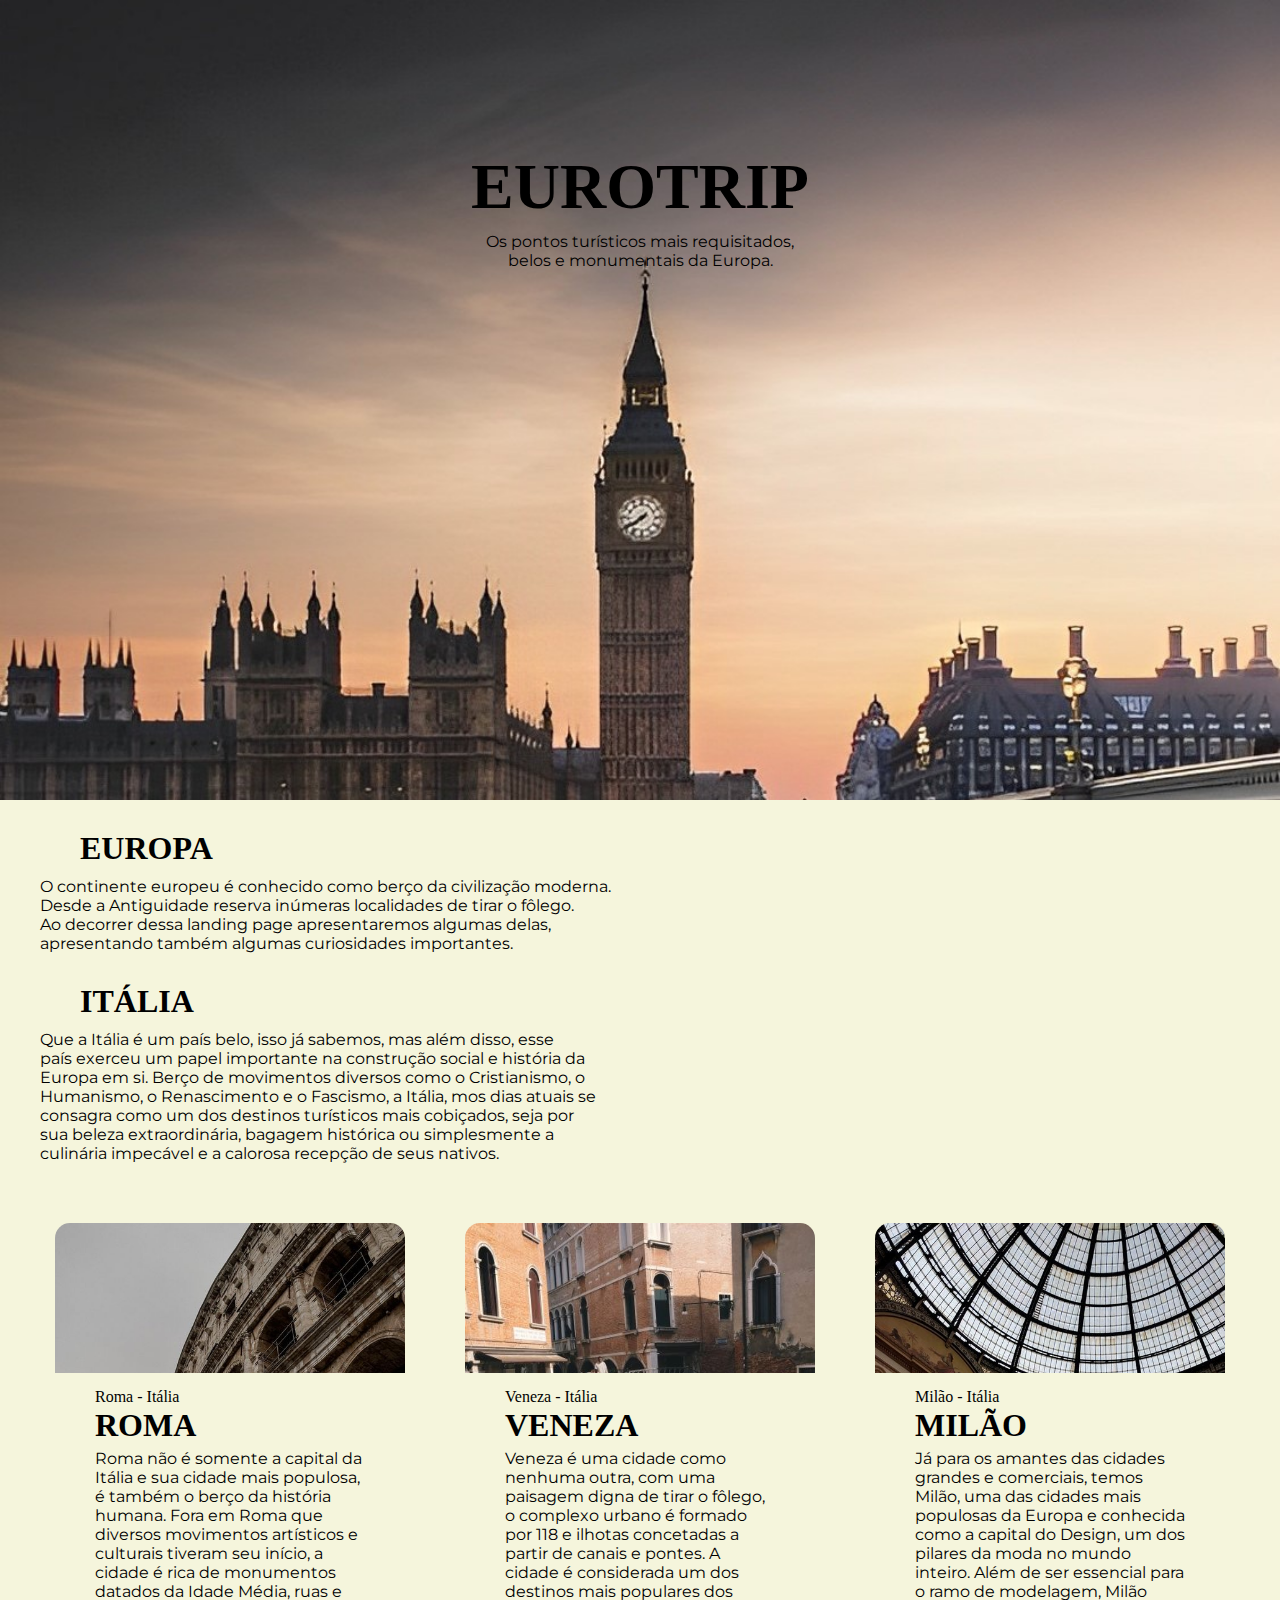
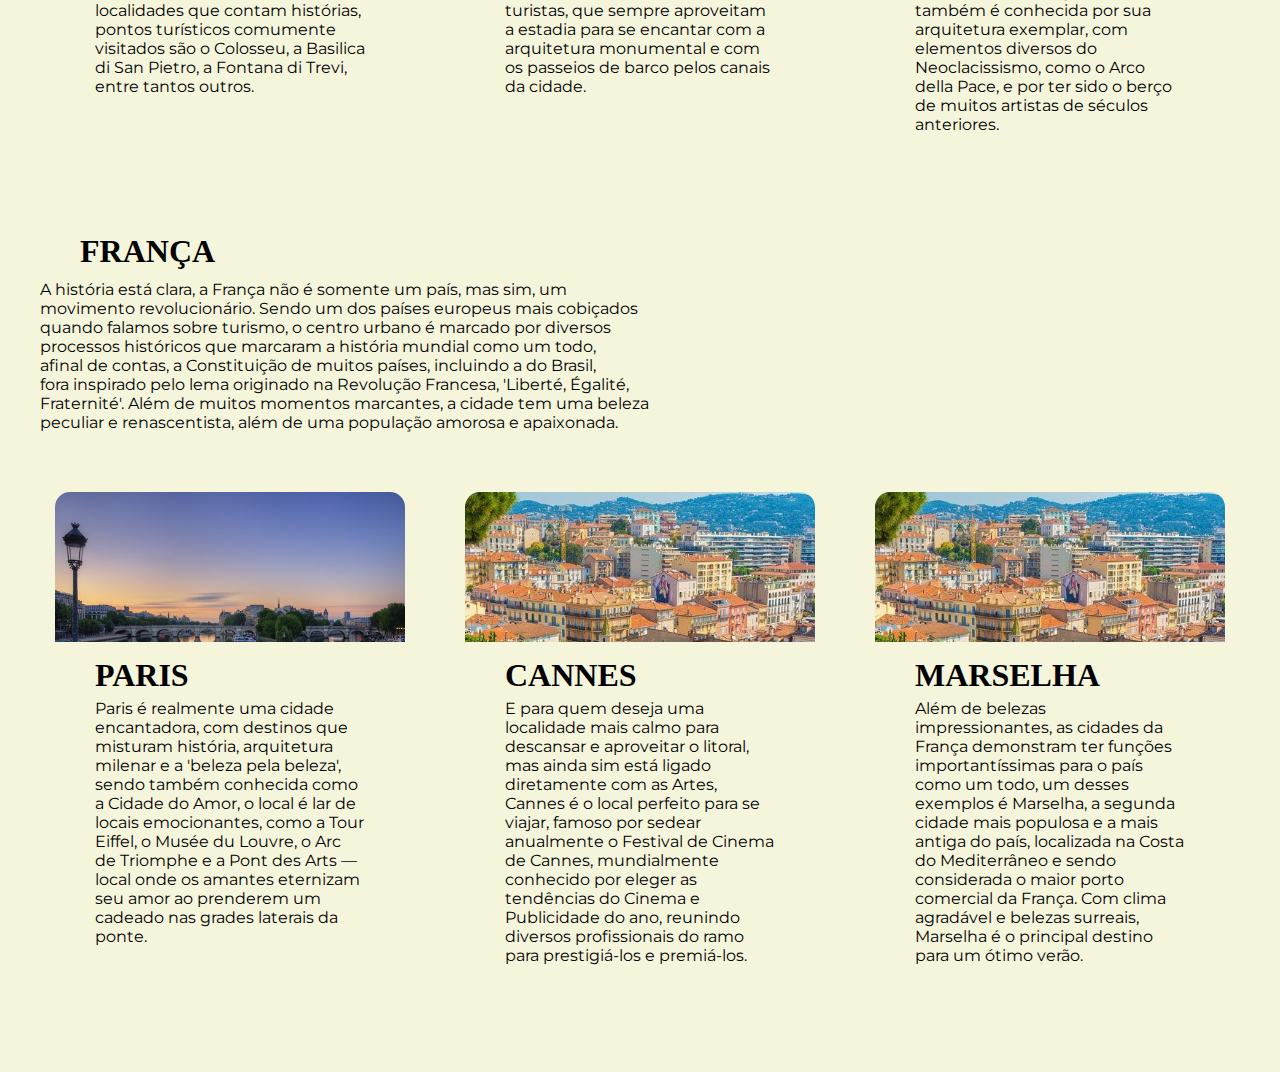
==== M2E1/EUROTRIP/index.html @ 5b579000 "Add files via upload" ====
<!DOCTYPE html>
<html lang="pt">
    <head>
        <title>EUROTRIP</title>
        <meta charset="UTF-8">
        <meta name="viewport" content="width=device-width, initial-scale=1">
        <link href="assets/css/style.css" rel="stylesheet">
    </head>

    <body>

        <header aria-label="Cabeçalho da página.">
        <div class="header-content">
            <h1>EUROTRIP</h1>
            <p class="welcome-element" role="text">
                Os pontos turísticos mais requisitados, <br/>
                belos e monumentais da Europa.
            </p>
        </div>
        </header>

        <main>
            <div class="intro-element">
                <div class="section-text-europe">
                    <h2>EUROPA</h2>
                    <p role="text">
                        O continente europeu é conhecido como berço da civilização moderna. <br/>
                        Desde a Antiguidade reserva inúmeras localidades de tirar o fôlego. <br/>
                        Ao decorrer dessa landing page apresentaremos algumas delas, <br/>
                        apresentando também algumas curiosidades importantes.
                    </p>          
                </div>
              </div>


                <div class="italy">
                  <h2>ITÁLIA</h2>
                  <p role="text">
                      Que a Itália é um país belo, isso já sabemos, mas além disso, esse<br/>
                      país exerceu um papel importante na construção social e história da<br/>
                      Europa em si. Berço de movimentos diversos como o Cristianismo, o<br/>
                      Humanismo, o Renascimento e o Fascismo, a Itália, mos dias atuais se<br/>
                      consagra como um dos destinos turísticos mais cobiçados, seja por<br/>
                      sua beleza extraordinária, bagagem histórica ou simplesmente a<br/>
                      culinária impecável e a calorosa recepção de seus nativos.
                  </p>
              </div>

              <section class="italy-container">
                <div class="card">
                  <div class="card-image car-1"></div>
                  <span class="date">Roma - Itália</span>
                  <h3>ROMA</h3>
                  <p>
                      Roma não é somente a capital da Itália e sua cidade mais populosa, é
                      também o berço da história humana. Fora em Roma que diversos movimentos
                      artísticos e culturais tiveram seu início, a cidade é rica de monumentos
                      datados da Idade Média, ruas e localidades que contam histórias, pontos turísticos
                      comumente visitados são o Colosseu, a Basilica di San Pietro, a Fontana di Trevi,
                      entre tantos outros.
                    </p>
                </div>

                <div class="card">
                  <div class="card-image car-2"></div>
                  <span class="date">Veneza - Itália</span>
                  <h3>VENEZA</h3>
                  <p>
                      Veneza é uma cidade como nenhuma outra, com uma paisagem digna de
                      tirar o fôlego, o complexo urbano é formado por 118 e ilhotas
                      concetadas a partir de canais e pontes. A cidade é considerada um
                      dos destinos mais populares dos turistas, que sempre aproveitam a
                      estadia para se encantar com a arquitetura monumental e com os
                      passeios de barco pelos canais da cidade.
                  </p>
                </div>
                <div class="card">
                  <div class="card-image car-3"></div>
                  <span class="date">Milão - Itália</span>
                  <h3>MILÃO</h3>
                  <p>
                      Já para os amantes das cidades grandes e comerciais, temos Milão,
                      uma das cidades mais populosas da Europa e conhecida como a capital
                      do Design, um dos pilares da moda no mundo inteiro. Além de ser essencial 
                      para o ramo de modelagem, Milão também é conhecida por sua arquitetura
                      exemplar, com elementos diversos do Neoclacissismo, como o Arco 
                      della Pace, e por ter sido o berço de muitos artistas de séculos
                      anteriores.
                  </p>
                </div>
              </section>

              
          <div class="container-section-text">
            <h2>FRANÇA</h2>
            <p role="text">
                A história está clara, a França não é somente um país, mas sim, um<br/>
                movimento revolucionário. Sendo um dos países europeus mais cobiçados<br/>
                quando falamos sobre turismo, o centro urbano é marcado por diversos <br/>
                processos históricos que marcaram a história mundial como um todo,<br/>
                afinal de contas, a Constituição de muitos países, incluindo a do Brasil,<br/>
                fora inspirado pelo lema originado na Revolução Francesa, 'Liberté, Égalité,<br/>
                Fraternité'. Além de muitos momentos marcantes, a cidade tem uma beleza<br/>
                peculiar e renascentista, além de uma população amorosa e apaixonada.<br/>
            </p>
        </div>

                <section class="france-container">

                  <div class="card">
                    <div class="card-image car-4"></div>
                    <h3>PARIS</h3>
                    <p>
                        Paris é realmente uma cidade encantadora, com destinos que misturam
                        história, arquitetura milenar e a 'beleza pela beleza', sendo também
                        conhecida como a Cidade do Amor, o local é lar de locais emocionantes,
                        como a Tour Eiffel, o Musée du Louvre, o Arc de Triomphe e a Pont des
                        Arts — local onde os amantes eternizam seu amor ao prenderem um cadeado
                        nas grades laterais da ponte.
                      </p>
                  </div>
    
                <div class="card">
                    <div class="card-image car-5"></div>
                    <h3>CANNES</h3>
                    <p>
                        E para quem deseja uma localidade mais calmo para descansar e aproveitar
                        o litoral, mas ainda sim está ligado diretamente com as Artes, Cannes é
                        o local perfeito para se viajar, famoso por sedear anualmente o Festival
                        de Cinema de Cannes, mundialmente conhecido por eleger as tendências do
                        Cinema e Publicidade do ano, reunindo diversos profissionais do ramo para
                        prestigiá-los e premiá-los.
                      </p>
                  </div>
    
                  <div class="card">
                    <div class="card-image car-5"></div>
                    <h3>MARSELHA</h3>
                    <p>
                        Além de belezas impressionantes, as cidades da França demonstram ter
                        funções importantíssimas para o país como um todo, um desses exemplos
                        é Marselha, a segunda cidade mais populosa e a mais antiga do país,
                        localizada na Costa do Mediterrâneo e sendo considerada o maior porto
                        comercial da França. Com clima agradável e belezas surreais, Marselha 
                        é o principal destino para um ótimo verão.
                      </p>
                  </div>
                </section>
            </main>
          </body>
      </html>
---- M2E1/EUROTRIP/assets/css/style.css ----
/***FONTS***/
@import url('https://fonts.googleapis.com/css2?family=Montserrat:wght@100;400&family=Nanum+Myeongjo&display=swap');

:root {
    --primary-color: beige;
    --primary-color-contrast: #ffffff;
    --field-background-color: #000000;
}

/***GENERIC STYLES***/

* {
    padding: 0%;
    margin: 0px;
    box-sizing: border-box;
}

body {
    background: beige;
}

h1 {
    margin-top: 70px;
    font-size: 4rem;
}

h2 {
    font-family: var(--featured-font-family);
    font-size: 2rem;
    color: #000000;
    text-transform: uppercase;
    margin-bottom: 10px;
    margin-top: 30px;
    margin-left: 80px;
}

h3 {
    font-size: 2rem;
    margin-top: 1px;
    margin-bottom: 5px;
    margin-left: 40px;
    margin-right: 40px;
}

p {
    color: (var(--highlight-color));
    font-family: 'Montserrat', sans-serif;
    margin-left: 40px;
    margin-bottom: 30px;
    margin-right: 40px;
}

.date {
    margin-left: 40px;
    margin-right: 40px;
}


/***HEADER***/

header {
    content: "";
    position: absolute;
    background-image: url("../images/london-header.jpg");
    width: 100%;
    height: 40%;
    background-repeat: no-repeat;
    background-size: cover;


    background-color: beige;
    min-height: 800px;
    display: flex;
    flex-direction: column;
    align-items: center;
    position: relative;
}

.header-content {
    max-width: 700px;
    padding: 80px 20px;
    text-align: center;
    z-index: 2
}

.header-content p {
    margin: 8px 0 50px;
    justify-content: center;
}

main {
    background-color: beige;

}

.section-text-europe {
    justify-content: center;
    align-items: center;
}

/**CARD ITALY STYLES**/

.italy-container {
    display: flex;
    justify-content: center;
}

.card {
    background: beige;
    width: 350px;
    height: 550px;
    margin: 30px;
    border-radius: 15px;
}

.card-image {
    height: 150px;
    margin-bottom: 15px;
    background-size: cover;
    border-radius: 15px 15px 0 0;
}

.car-1 {
    background-image: url(../images/colloseum.jpg);
}

.car-2 {
    background-image: url(../images/venice.jpg);
}

.car-3 {
    background-image: url(../images/milan.jpg);
}

.car-4 {
    background-image: url(../images/pont-des-arts.jpg);
}

.car-5 {
    background-image: url(../images/cannes.jpg);
}

.car-6 {
    background-image: url(../images/marseille.jpg);
}


.card:hover {
    transform: scale(1.15);
    box-shadow: 5px 5px 15px rgba(0, 0, 0, 0.6);
}
.card {
    transition: 0.5s ease;
    cursor: pointer;
    margin: 30px;
}

.france-container {
    display: flex;
    justify-content: center;
}
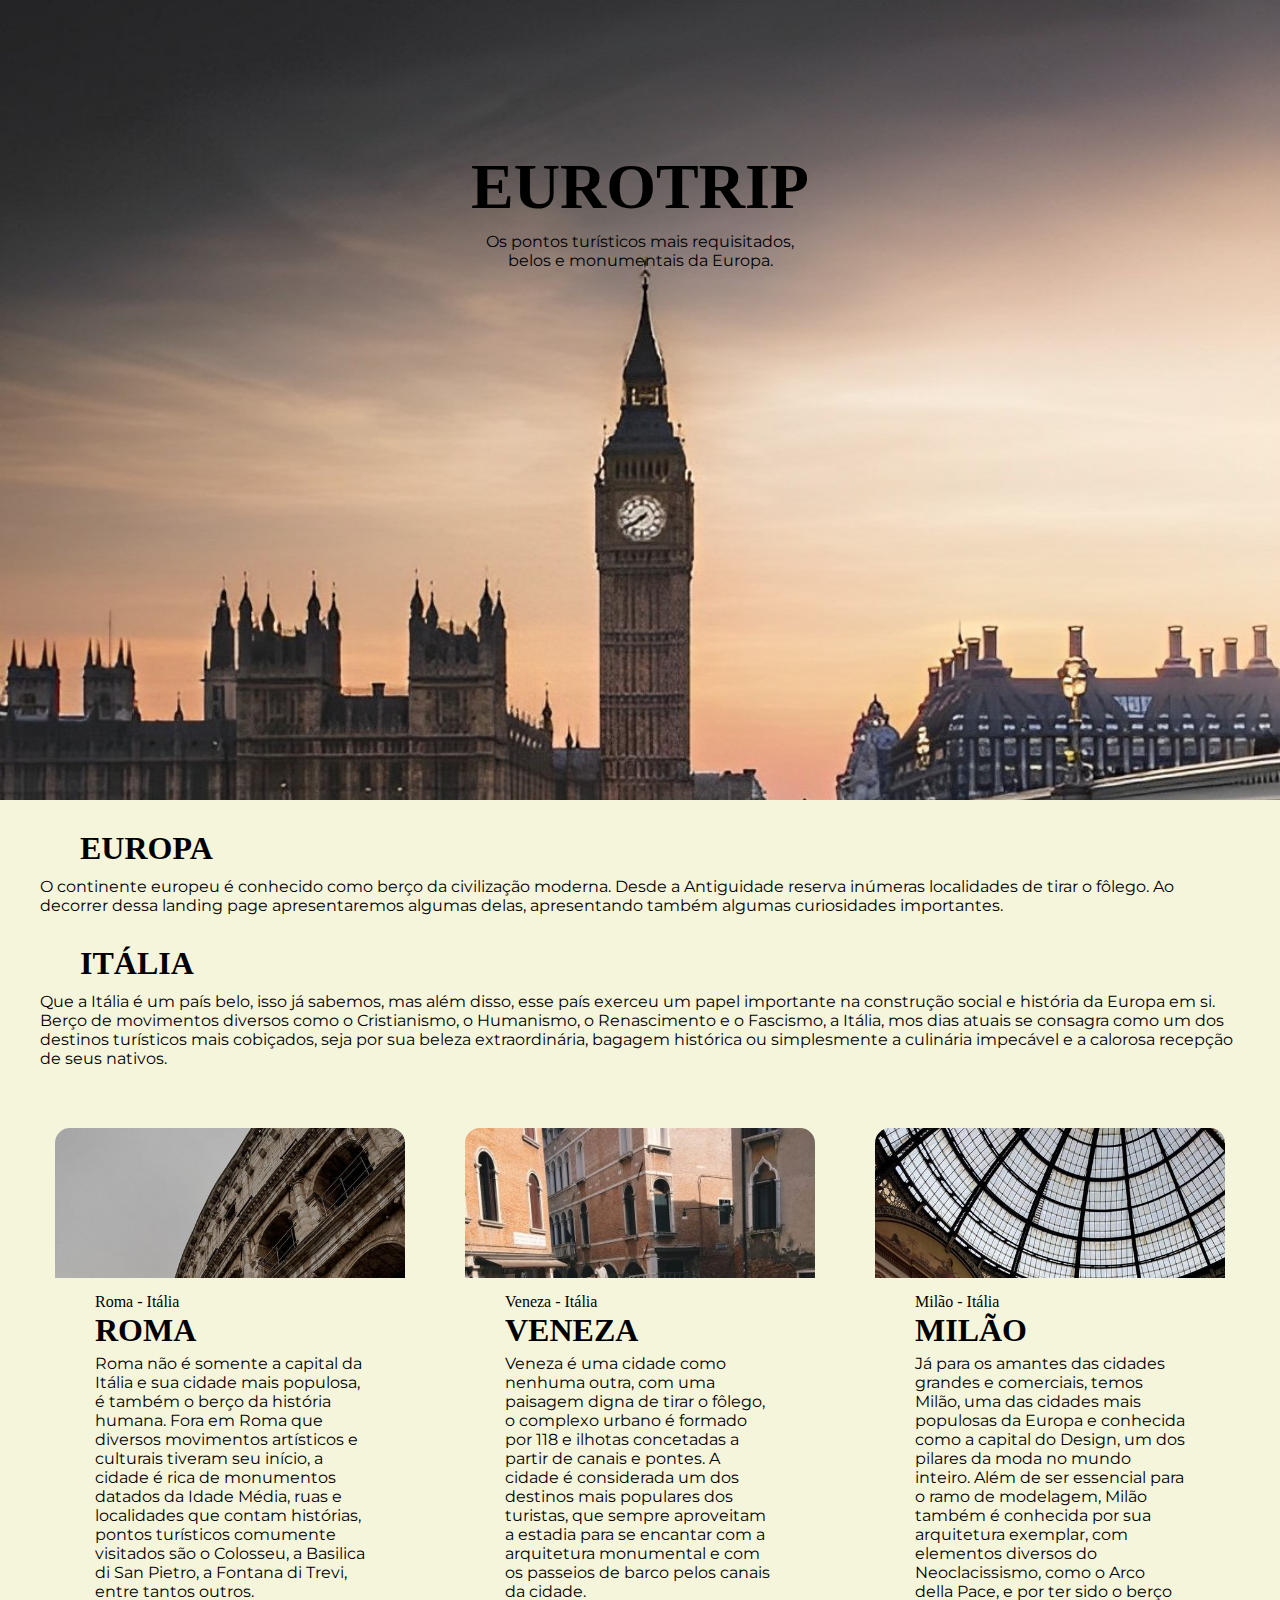
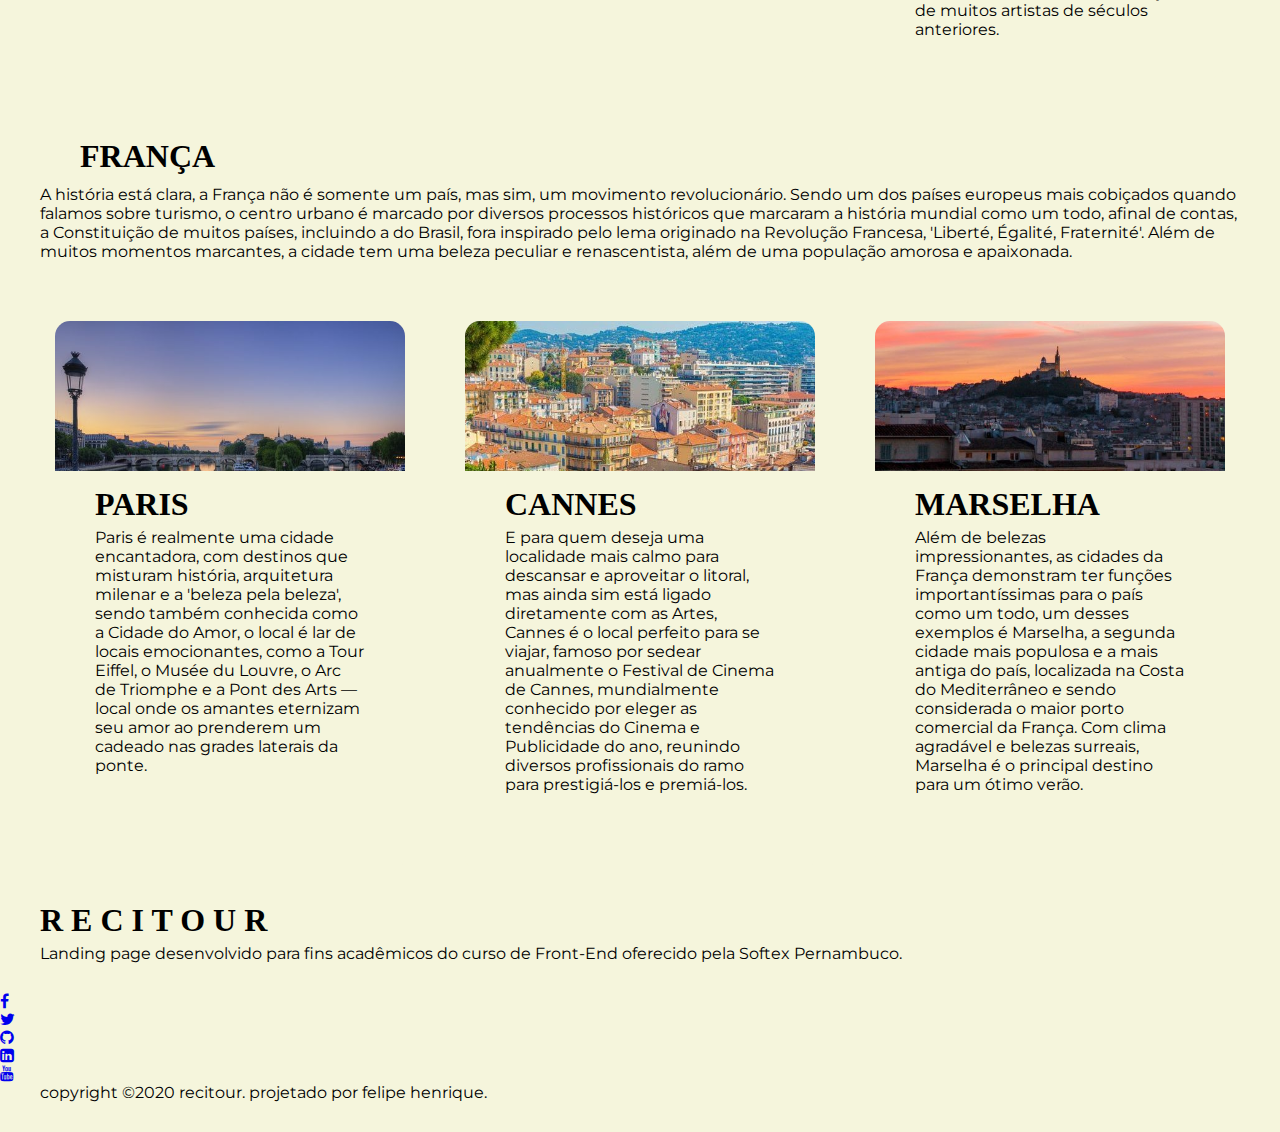
==== commit 04bc0ca2: "Update index.html" ====
--- a/M2E1/EUROTRIP/index.html
+++ b/M2E1/EUROTRIP/index.html
@@ -5,6 +5,7 @@
         <meta charset="UTF-8">
         <meta name="viewport" content="width=device-width, initial-scale=1">
         <link href="assets/css/style.css" rel="stylesheet">
+        <link rel="stylesheet" href="https://cdnjs.cloudflare.com/ajax/libs/font-awesome/4.7.0/css/font-awesome.min.css" />
     </head>
 
     <body>
@@ -24,10 +25,7 @@
                 <div class="section-text-europe">
                     <h2>EUROPA</h2>
                     <p role="text">
-                        O continente europeu é conhecido como berço da civilização moderna. <br/>
-                        Desde a Antiguidade reserva inúmeras localidades de tirar o fôlego. <br/>
-                        Ao decorrer dessa landing page apresentaremos algumas delas, <br/>
-                        apresentando também algumas curiosidades importantes.
+                        O continente europeu é conhecido como berço da civilização moderna. Desde a Antiguidade reserva inúmeras localidades de tirar o fôlego. Ao decorrer dessa landing page apresentaremos algumas delas, apresentando também algumas curiosidades importantes.
                     </p>          
                 </div>
               </div>
@@ -36,13 +34,7 @@
                 <div class="italy">
                   <h2>ITÁLIA</h2>
                   <p role="text">
-                      Que a Itália é um país belo, isso já sabemos, mas além disso, esse<br/>
-                      país exerceu um papel importante na construção social e história da<br/>
-                      Europa em si. Berço de movimentos diversos como o Cristianismo, o<br/>
-                      Humanismo, o Renascimento e o Fascismo, a Itália, mos dias atuais se<br/>
-                      consagra como um dos destinos turísticos mais cobiçados, seja por<br/>
-                      sua beleza extraordinária, bagagem histórica ou simplesmente a<br/>
-                      culinária impecável e a calorosa recepção de seus nativos.
+                      Que a Itália é um país belo, isso já sabemos, mas além disso, esse país exerceu um papel importante na construção social e história da Europa em si. Berço de movimentos diversos como o Cristianismo, o Humanismo, o Renascimento e o Fascismo, a Itália, mos dias atuais se consagra como um dos destinos turísticos mais cobiçados, seja por sua beleza extraordinária, bagagem histórica ou simplesmente a culinária impecável e a calorosa recepção de seus nativos.
                   </p>
               </div>
 
@@ -94,14 +86,7 @@
           <div class="container-section-text">
             <h2>FRANÇA</h2>
             <p role="text">
-                A história está clara, a França não é somente um país, mas sim, um<br/>
-                movimento revolucionário. Sendo um dos países europeus mais cobiçados<br/>
-                quando falamos sobre turismo, o centro urbano é marcado por diversos <br/>
-                processos históricos que marcaram a história mundial como um todo,<br/>
-                afinal de contas, a Constituição de muitos países, incluindo a do Brasil,<br/>
-                fora inspirado pelo lema originado na Revolução Francesa, 'Liberté, Égalité,<br/>
-                Fraternité'. Além de muitos momentos marcantes, a cidade tem uma beleza<br/>
-                peculiar e renascentista, além de uma população amorosa e apaixonada.<br/>
+                A história está clara, a França não é somente um país, mas sim, um movimento revolucionário. Sendo um dos países europeus mais cobiçados quando falamos sobre turismo, o centro urbano é marcado por diversos processos históricos que marcaram a história mundial como um todo, afinal de contas, a Constituição de muitos países, incluindo a do Brasil, fora inspirado pelo lema originado na Revolução Francesa, 'Liberté, Égalité, Fraternité'. Além de muitos momentos marcantes, a cidade tem uma beleza peculiar e renascentista, além de uma população amorosa e apaixonada.
             </p>
         </div>
 
@@ -134,7 +119,7 @@
                   </div>
     
                   <div class="card">
-                    <div class="card-image car-5"></div>
+                    <div class="card-image car-6"></div>
                     <h3>MARSELHA</h3>
                     <p>
                         Além de belezas impressionantes, as cidades da França demonstram ter
@@ -147,5 +132,22 @@
                   </div>
                 </section>
             </main>
+
+            <footer>
+              <div class="footer-content">
+                  <h3>R E C I T O U R</h3>
+                  <p>Landing page desenvolvido para fins acadêmicos do curso de Front-End oferecido pela Softex Pernambuco.</p>
+                  <ul class="socials">
+                      <li><a href="#"><i class="fa fa-facebook"></i></a></li>
+                      <li><a href="#"><i class="fa fa-twitter"></i></a></li>
+                      <li><a href="#"><i class="fa fa-github"></i></a></li>
+                      <li><a href="#"><i class="fa fa-linkedin-square"></i></a></li>
+                      <li><a href="#"><i class="fa fa-youtube"></i></a></li>
+                  </ul>
+                  <div class="footer-bottom">
+                      <p>copyright &copy;2020 recitour. projetado por <span>felipe henrique.</span></p>
+                  </div>
+              </div>
+              </footer>
           </body>
-      </html>+      </html>
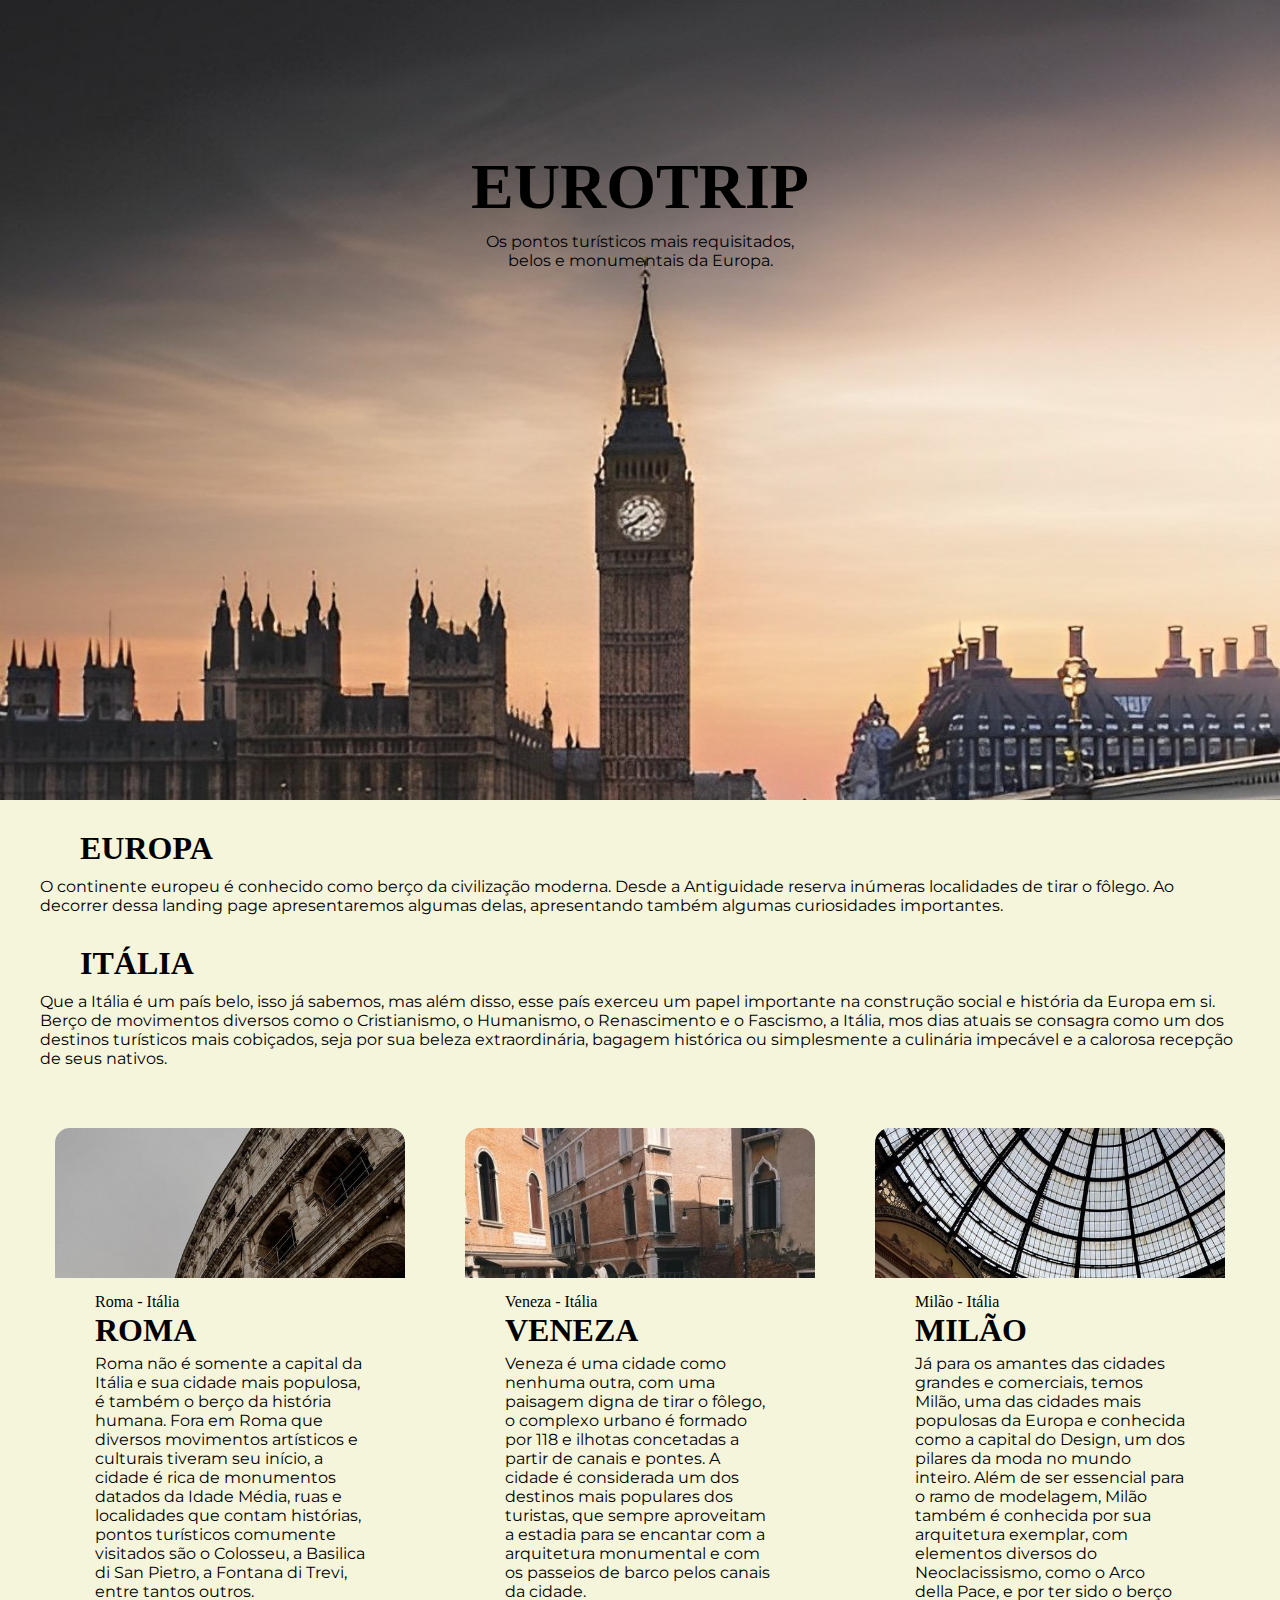
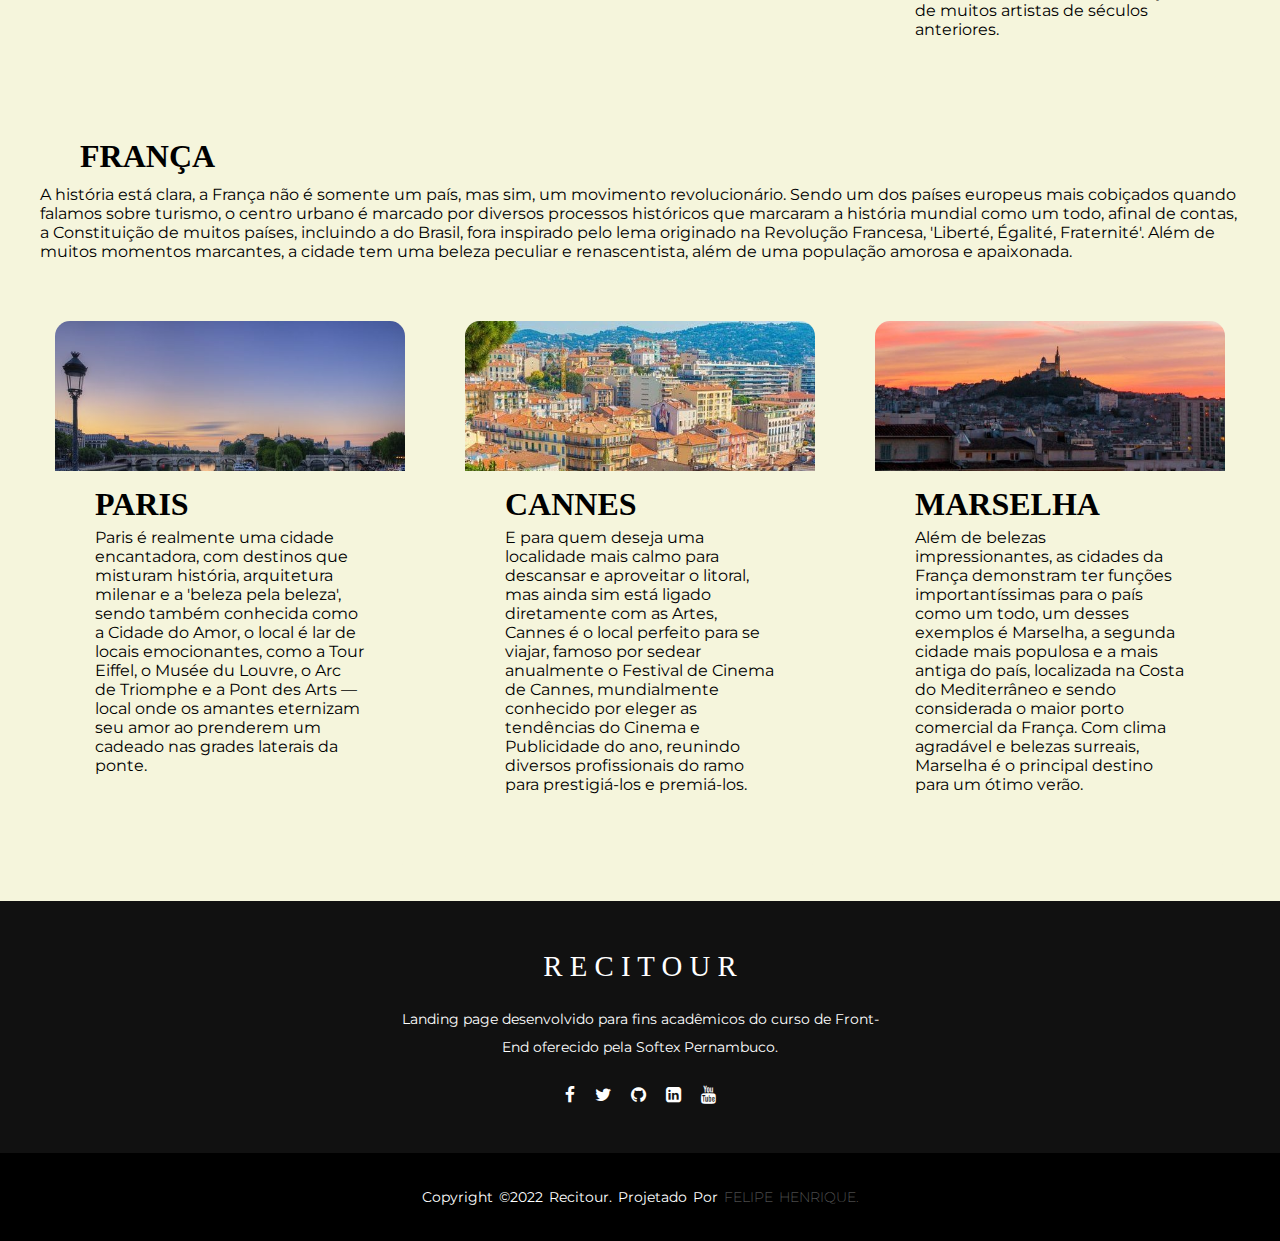
==== commit 983bd96a: "Update index.html" ====
--- a/M2E1/EUROTRIP/index.html
+++ b/M2E1/EUROTRIP/index.html
@@ -145,7 +145,7 @@
                       <li><a href="#"><i class="fa fa-youtube"></i></a></li>
                   </ul>
                   <div class="footer-bottom">
-                      <p>copyright &copy;2020 recitour. projetado por <span>felipe henrique.</span></p>
+                      <p>copyright &copy;2022 recitour. projetado por <span>felipe henrique.</span></p>
                   </div>
               </div>
               </footer>
--- a/M2E1/EUROTRIP/assets/css/style.css
+++ b/M2E1/EUROTRIP/assets/css/style.css
@@ -43,7 +43,7 @@
 }
 
 p {
-    color: (var(--highlight-color));
+    color: black;
     font-family: 'Montserrat', sans-serif;
     margin-left: 40px;
     margin-bottom: 30px;
@@ -159,3 +159,82 @@
     display: flex;
     justify-content: center;
 }
+
+/* FOOTER */
+
+footer {
+    background: #111;
+    height: auto;
+    width: 100vw;
+    font-family: "Open Sans";
+    padding-top: 40px;
+    color: #fff;
+}
+
+.footer-content {
+    display: flex;
+    align-items: center;
+    justify-content: center;
+    flex-direction: column;
+    text-align: center;
+}
+
+.footer-content h3 {
+    font-size: 1.8rem;
+    font-weight: 400;
+    text-transform: capitalize;
+    line-height: 3rem;
+    color: white;
+}
+
+.footer-content p {
+    max-width: 500px;
+    margin: 10px auto;
+    line-height: 28px;
+    font-size: 14px;
+    color: white;
+}
+.socials{
+    list-style: none;
+    display: flex;
+    align-items: center;
+    justify-content: center;
+    margin: 1rem 0 3rem 0;
+}
+
+.socials li{
+    margin: 0 10px;
+}
+.socials a{
+    text-decoration: none;
+    color: #fff;
+}
+
+.socials a i{
+    font-size: 1.1rem;
+    transition: color .4s ease;
+}
+
+
+.socials a:hover i{
+    color: aqua;
+}
+
+.footer-bottom{
+    background: #000;
+    width: 100vw;
+    padding: 20px 0;
+    text-align: center;
+}
+
+.footer-bottom p{
+    font-size: 14px;
+    word-spacing: 2px;
+    text-transform: capitalize;
+}
+
+.footer-bottom span{
+    text-transform: uppercase;
+    opacity: .4;
+    font-weight: 200;
+}
